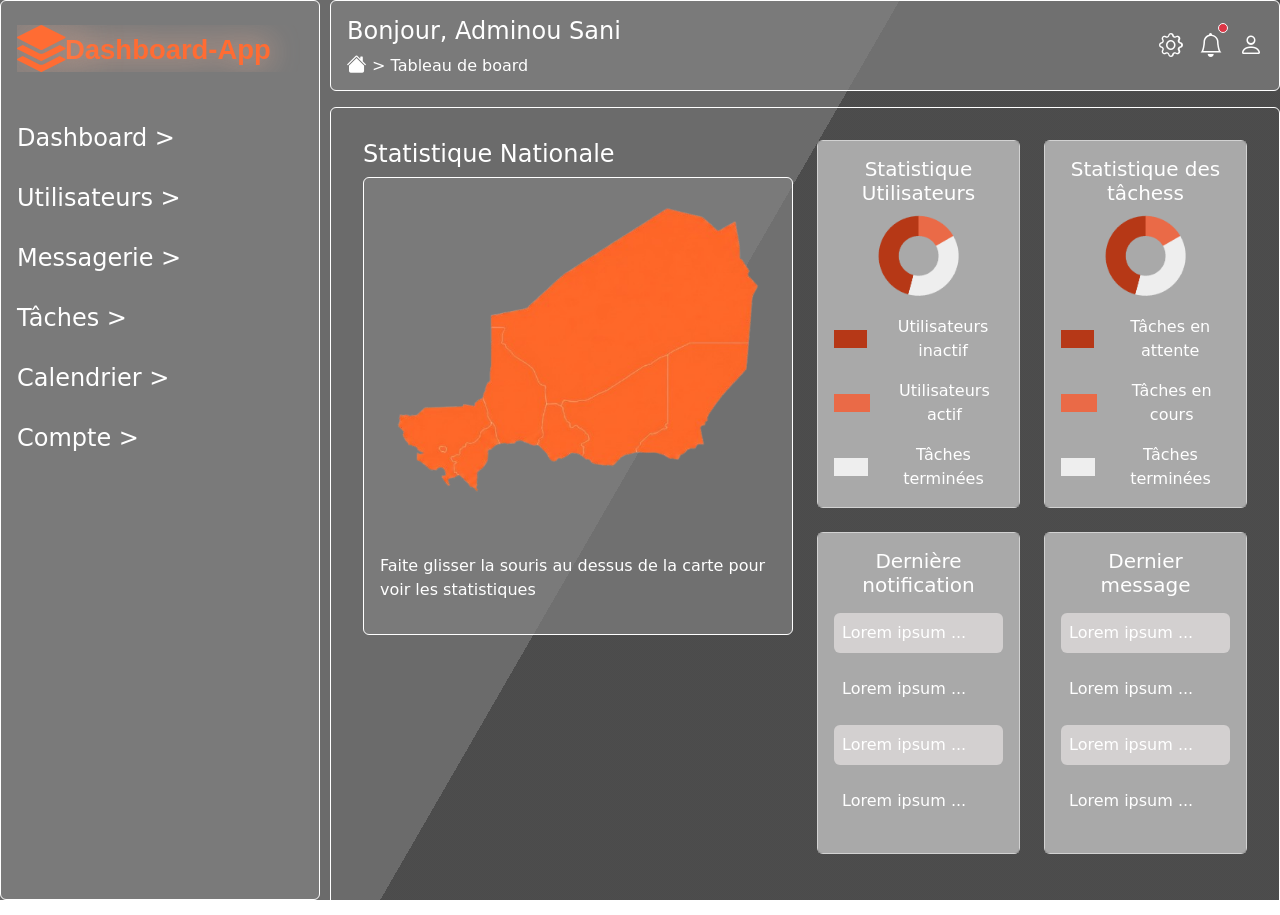
==== Calendrier.html @ 2bc5e91c "Commit" ====
<!DOCTYPE html>
<html lang="en">

<head>
    <meta charset="UTF-8">
    <meta name="viewport" content="width=device-width, initial-scale=1.0">
    <title>Dashboard App</title>
    <link rel="stylesheet" href="style.css">
    <link href="https://cdn.jsdelivr.net/npm/bootstrap@5.3.8/dist/css/bootstrap.min.css" rel="stylesheet"
        integrity="sha384-sRIl4kxILFvY47J16cr9ZwB07vP4J8+LH7qKQnuqkuIAvNWLzeN8tE5YBujZqJLB" crossorigin="anonymous">
    <link rel="stylesheet" href="https://cdn.jsdelivr.net/npm/bootstrap-icons@1.13.1/font/bootstrap-icons.min.css">
</head>

<body>

    <div class="bg"></div>
    <div class="bg bg2"></div>
    <div class="bg bg3"></div>
    <div class="bg bg4"></div>

    <!-- Sidebar -->
    <div class="card h-100 position-fixed top-0 start-0 border-1 border-white d-md-block d-none"
        style="width: 320px; background-color: #818181ae;">
        <div class="card-body">
            <div class="mt-2">
                <img src="Images/Logo (1).svg" class="w-100" alt="">
            </div>
            <ul class="list-unstyled mt-5">
                <li class="fs-4 mb-4 liste"><a href="Dashboard.html" class="text-white text-decoration-none">Dashboard ></a></li>
                <li class="fs-4 mb-4 liste"><a href="Utilisateurs.html" class="text-white text-decoration-none">Utilisateurs
                        ></a></li>
                <li class="fs-4 mb-4 liste"><a href="Message.html" class="text-white text-decoration-none">Messagerie ></a></li>
                <li class="fs-4 mb-4 liste"><a href="Taches.html" class="text-white text-decoration-none">Tâches ></a></li>
                <li class="fs-4 mb-4 liste"><a href="Calendrier.html" class="text-white text-decoration-none">Calendrier ></a></li>
                <li class="fs-4 mb-4 liste"><a href="Compte.html" class="text-white text-decoration-none">Compte ></a></li>
            </ul>
        </div>
    </div>

    <!-- Header -->
    <div class="card border-1 border-white text-white mt-0"
        style="margin-left: 330px !important; background-color: #818181ae;">
        <div class="card-body">
            <div class="d-flex justify-content-between">
                <div class="lh-1">
                    <h4>Bonjour, Adminou Sani</h4>
                    <span><i class="bi bi-house-fill fs-5"></i> > Tableau de board</span>
                </div>
                <div class="d-flex justify-content-end align-items-center gap-3">
                    <i class="bi bi-gear fs-4"></i>
                    <div class="position-relative">
                        <i class="bi bi-bell fs-4"></i>
                        <span
                            class="position-absolute top-0 start-100 translate-middle p-1 bg-danger border border-light rounded-circle"></span>
                    </div>
                    <i class="bi bi-person fs-4"></i>
                </div>
            </div>
        </div>
    </div>

    <div class="card border-1 border-white text-white mt-3"
        style="margin-left: 330px !important; background-color: transparent">
        <div class="card-body">
            <div data-bs-spy="scroll" data-bs-target="#navbar-example2" data-bs-root-margin="0px 0px -40%"
                data-bs-smooth-scroll="true" class="scrollspy-example p-3 rounded-2 d-flex justify-content-between gap-4"
                tabindex="0" style="overflow-y: auto; height: 86vh;" data-bs-spy="scroll"
                data-bs-target="#navbar-example2" data-bs-root-margin="0px 0px -40%" data-bs-smooth-scroll="true"
                class="scrollspy-example p-3 rounded-2" tabindex="0">
                <div class="w-50">
                    <h4>Statistique Nationale</h4>
                    <div class="card d-flex justify-content-center align-items-center text-white border-white"
                        style="background-color: #818181ae;">
                        <div class="card-body">
                            <img class="w-100" src="Images/niger_map.png" alt="">
                            <p class="mt-5">Faite glisser la souris au dessus de la carte pour voir les statistiques</p>
                        </div>
                    </div>
                </div>
                <div class="w-50">
                    <div class="row row-cols-1 row-cols-md-2 g-4">
                        <div class="col">
                            <div class="card">
                                <div class="card-body text-center text-white border-1" style="background-color: #818181ae;">
                                    <h5 class="card-title">Statistique Utilisateurs</h5>
                                    <img class="w-50" src="Images/Doughnut.png" alt="">
                                    <div class="d-flex gap-3 justify-content-center align-items-center mt-3">
                                        <span style="width: 40px; height: 18px; background-color: #B63817;"
                                            class="d-flex justify-content-center align-items-center fs-4 "></span>
                                        <span>Utilisateurs inactif</span>
                                    </div>
                                    <div class="d-flex gap-3 justify-content-center align-items-center mt-3">
                                        <span style="width: 40px; height: 18px; background-color: #EA6A47;"
                                            class="d-flex justify-content-center align-items-center fs-4 "></span>
                                        <span>Utilisateurs actif</span>
                                    </div>
                                    <div class="d-flex gap-3 justify-content-center align-items-center mt-3">
                                        <span style="width: 40px; height: 18px; background-color: #EEEEEE;"
                                            class="d-flex justify-content-center align-items-center fs-4 "></span>
                                        <span>Tâches terminées</span>
                                    </div>
                                </div>
                            </div>
                        </div>
                        <div class="col">
                            <div class="card">
                                <div class="card-body text-center text-white border-1" style="background-color: #818181ae;">
                                    <h5 class="card-title">Statistique des tâchess</h5>
                                    <img class="w-50" src="Images/Doughnut.png" alt="">
                                    <div class="d-flex gap-3 justify-content-center align-items-center mt-3">
                                        <span style="width: 40px; height: 18px; background-color: #B63817;"
                                            class="d-flex justify-content-center align-items-center fs-4 "></span>
                                        <span>Tâches en attente</span>
                                    </div>
                                    <div class="d-flex gap-3 justify-content-center align-items-center mt-3">
                                        <span style="width: 40px; height: 18px; background-color: #EA6A47;"
                                            class="d-flex justify-content-center align-items-center fs-4 "></span>
                                        <span>Tâches en cours</span>
                                    </div>
                                    <div class="d-flex gap-3 justify-content-center align-items-center mt-3">
                                        <span style="width: 40px; height: 18px; background-color: #EEEEEE;"
                                            class="d-flex justify-content-center align-items-center fs-4 "></span>
                                        <span>Tâches terminées</span>
                                    </div>
                                </div>
                            </div>
                        </div>
                        <div class="col">
                            <div class="card">
                                <div class="card-body text-white border-1" style="background-color: #818181ae;">
                                    <h5 class="card-title text-center">Dernière notification</h5>
                                    <div>
                                        <p class="mt-3 p-2 rounded" style="background-color: #d3d0d0;">Lorem ipsum ...</p>
                                        <p class="mt-3 p-2 ">Lorem ipsum ...</p>
                                        <p class="mt-3 p-2 rounded" style="background-color: #d3d0d0;">Lorem ipsum ...</p>
                                        <p class="mt-3 p-2">Lorem ipsum ...</p>
                                    </div>
                                </div>
                            </div>
                        </div>
                        <div class="col">
                            <div class="card">
                                <div class="card-body text-white border-1" style="background-color: #818181ae;">
                                    <h5 class="card-title text-center">Dernier message</h5>
                                    <div>
                                        <p class="mt-3 p-2 rounded" style="background-color: #d3d0d0;">Lorem ipsum ...</p>
                                        <p class="mt-3 p-2 ">Lorem ipsum ...</p>
                                        <p class="mt-3 p-2 rounded" style="background-color: #d3d0d0;">Lorem ipsum ...</p>
                                        <p class="mt-3 p-2">Lorem ipsum ...</p>
                                    </div>
                                </div>
                            </div>
                        </div>
                        
                    </div>
                </div>
            </div>
        </div>
    </div>
    <script src="https://cdn.jsdelivr.net/npm/bootstrap@5.3.8/dist/js/bootstrap.bundle.min.js"
        integrity="sha384-FKyoEForCGlyvwx9Hj09JcYn3nv7wiPVlz7YYwJrWVcXK/BmnVDxM+D2scQbITxI"
        crossorigin="anonymous"></script>
</body>

</html>
---- style.css ----
body {
  padding: 0;
  margin: 0;
  overflow: hidden;
  font-family: "Segoe UI", Tahoma, Geneva, Verdana, sans-serif;
  overflow-x: hidden;
}

.bg {
  animation: slide 13s ease-in-out infinite alternate;
  background-image: linear-gradient(-60deg, #414141 50%, #626262 50%);
  bottom: 0;
  left: -50%;
  opacity: 0.5;
  position: fixed;
  right: -50%;
  top: 0;
  z-index: -1;
}

.bg2 {
  animation-direction: alternate-reverse;
  animation-duration: 11s;
}

.bg3 {
  animation-duration: 15s;
}

@keyframes slide {
  0% {
    transform: translateX(-25%);
  }
  100% {
    transform: translateX(25%);
  }
}

.liste:hover {
  background-color: #ff682d;
  cursor: pointer;
  padding: 10px;
  border-radius: 10px;
  display: flex;
  align-items: center;
}


.table td,
.table th {
    background-color: transparent !important;
}
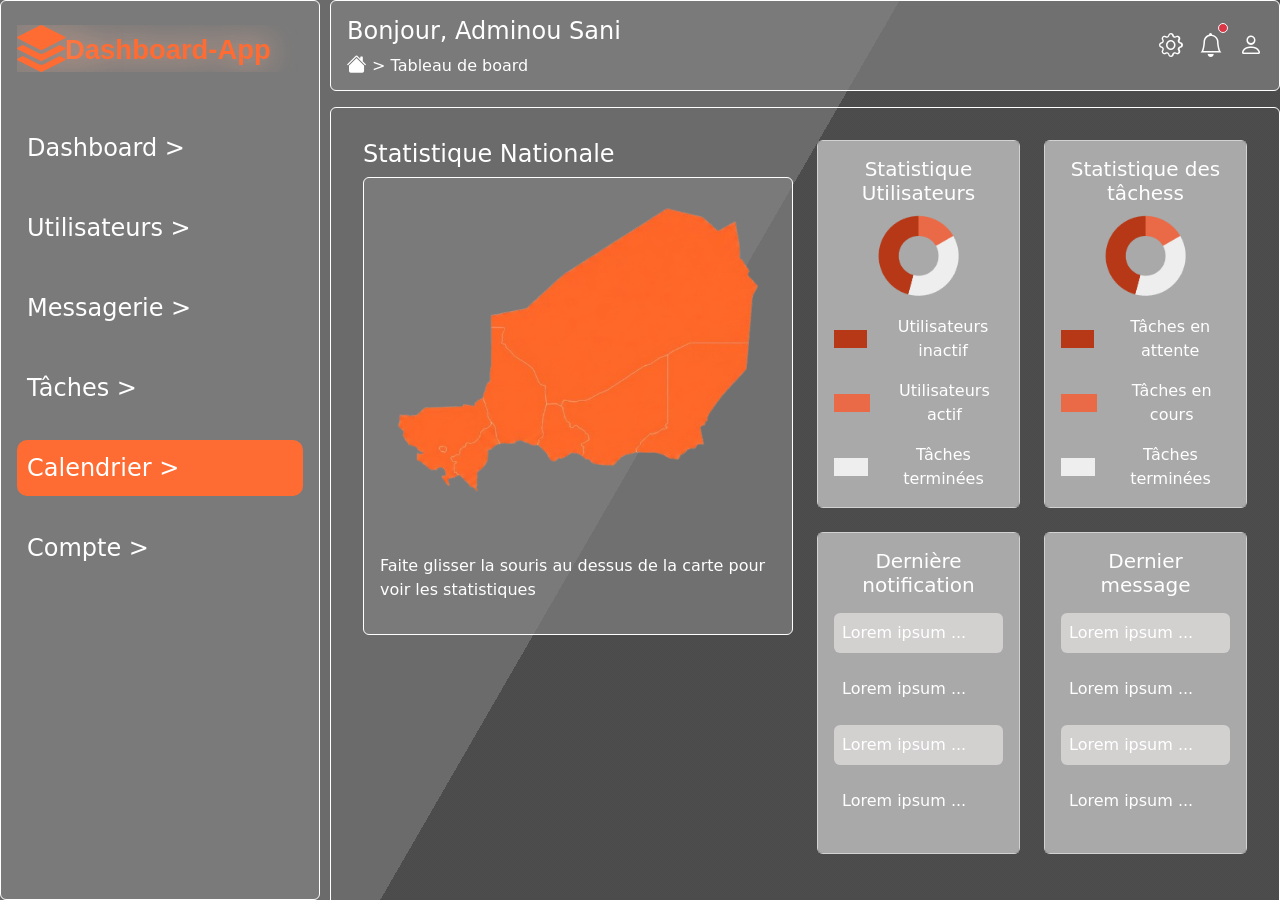
==== commit 473f02d2: "fin du projet" ====
--- a/Calendrier.html
+++ b/Calendrier.html
@@ -26,12 +26,12 @@
                 <img src="Images/Logo (1).svg" class="w-100" alt="">
             </div>
             <ul class="list-unstyled mt-5">
-                <li class="fs-4 mb-4 liste"><a href="Dashboard.html" class="text-white text-decoration-none">Dashboard ></a></li>
+                <li class="fs-4 mb-4 liste"><a href="index.html" class="text-white text-decoration-none">Dashboard ></a></li>
                 <li class="fs-4 mb-4 liste"><a href="Utilisateurs.html" class="text-white text-decoration-none">Utilisateurs
                         ></a></li>
                 <li class="fs-4 mb-4 liste"><a href="Message.html" class="text-white text-decoration-none">Messagerie ></a></li>
                 <li class="fs-4 mb-4 liste"><a href="Taches.html" class="text-white text-decoration-none">Tâches ></a></li>
-                <li class="fs-4 mb-4 liste"><a href="Calendrier.html" class="text-white text-decoration-none">Calendrier ></a></li>
+                <li class="fs-4 mb-4 liste active"><a href="Calendrier.html" class="text-white text-decoration-none">Calendrier ></a></li>
                 <li class="fs-4 mb-4 liste"><a href="Compte.html" class="text-white text-decoration-none">Compte ></a></li>
             </ul>
         </div>
--- a/style.css
+++ b/style.css
@@ -36,17 +36,66 @@
   }
 }
 
-.liste:hover {
-  background-color: #ff682d;
-  cursor: pointer;
+
+.liste {
   padding: 10px;
   border-radius: 10px;
   display: flex;
   align-items: center;
+  /* transition: 0.3s; */
+}
+
+.liste:hover {
+  background-color: #A9A9A9;
+  /* transform: translateY(-3px); */
+  cursor: pointer;
+}
+
+.liste.active {
+  background-color: #FF6C33;
 }
 
 
 .table td,
 .table th {
     background-color: transparent !important;
-}+}
+
+.custom-search::placeholder{
+    color: white;
+    opacity: 1; 
+    font-size: small;
+}
+
+.nav-card{
+    background: transparent;
+    border: none;
+    padding: 0;
+}
+
+.nav-card .card{
+    background-color: transparent;
+    border-radius: 15px;
+    transition: 0.3s;
+    color: white;
+}
+
+.nav-card:hover .card{
+    background-color: #6f6f6fae;
+    transform: translateY(-3px);
+}
+
+.nav-card.active .card{
+    background-color: #ffffff22;
+    border: 1px solid white;
+}
+
+
+.tab-content > .tab-pane {
+    display: none !important;
+}
+
+.tab-content > .active {
+    display: block !important;
+}
+
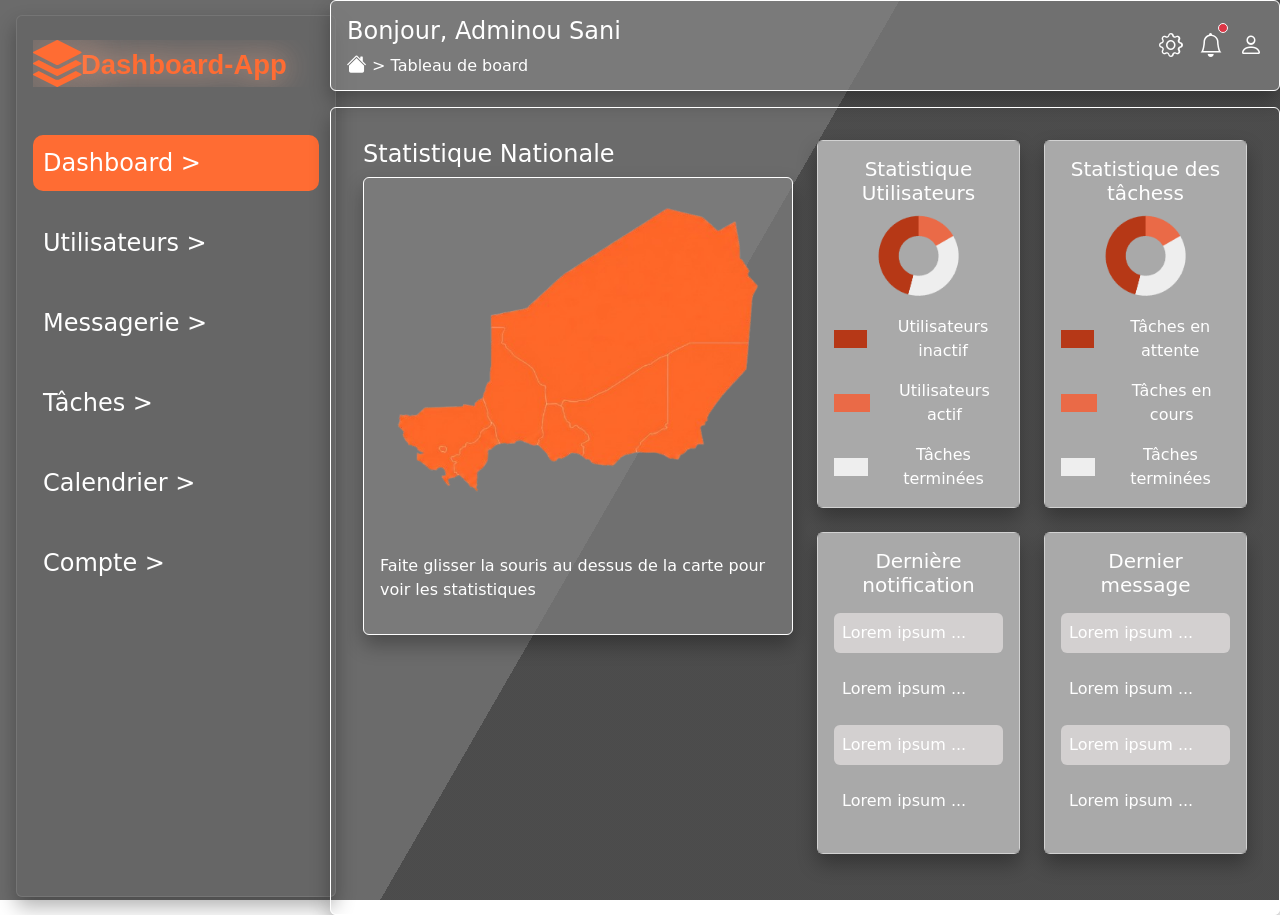
==== commit da8bdcdf: "Commit4" ====
--- a/Calendrier.html
+++ b/Calendrier.html
@@ -19,20 +19,27 @@
     <div class="bg bg4"></div>
 
     <!-- Sidebar -->
-    <div class="card h-100 position-fixed top-0 start-0 border-1 border-white d-md-block d-none"
-        style="width: 320px; background-color: #818181ae;">
+    <div class="card position-fixed mt-3 ms-3 border-1" style="width: 320px; height: 98vh; background-color: #61616181; top: -1px; box-shadow: 0 10px 20px rgba(0,0,0,0.3); border: 1px solid rgba(255,255,255,0.1);
+">
         <div class="card-body">
             <div class="mt-2">
                 <img src="Images/Logo (1).svg" class="w-100" alt="">
             </div>
             <ul class="list-unstyled mt-5">
-                <li class="fs-4 mb-4 liste"><a href="index.html" class="text-white text-decoration-none">Dashboard ></a></li>
-                <li class="fs-4 mb-4 liste"><a href="Utilisateurs.html" class="text-white text-decoration-none">Utilisateurs
+                <li class="fs-4 mb-4 liste active"><a href="index.html"
+                        class="text-white text-decoration-none">Dashboard ></a>
+                </li>
+                <li class="fs-4 mb-4 liste"><a href="Utilisateurs.html"
+                        class="text-white text-decoration-none">Utilisateurs
                         ></a></li>
-                <li class="fs-4 mb-4 liste"><a href="Message.html" class="text-white text-decoration-none">Messagerie ></a></li>
-                <li class="fs-4 mb-4 liste"><a href="Taches.html" class="text-white text-decoration-none">Tâches ></a></li>
-                <li class="fs-4 mb-4 liste active"><a href="Calendrier.html" class="text-white text-decoration-none">Calendrier ></a></li>
-                <li class="fs-4 mb-4 liste"><a href="Compte.html" class="text-white text-decoration-none">Compte ></a></li>
+                <li class="fs-4 mb-4 liste"><a href="Message.html" class="text-white text-decoration-none">Messagerie
+                        ></a></li>
+                <li class="fs-4 mb-4 liste"><a href="Taches.html" class="text-white text-decoration-none">Tâches ></a>
+                </li>
+                <li class="fs-4 mb-4 liste"><a href="Calendrier.html" class="text-white text-decoration-none">Calendrier
+                        ></a></li>
+                <li class="fs-4 mb-4 liste"><a href="Compte.html" class="text-white text-decoration-none">Compte ></a>
+                </li>
             </ul>
         </div>
     </div>
@@ -63,10 +70,11 @@
         style="margin-left: 330px !important; background-color: transparent">
         <div class="card-body">
             <div data-bs-spy="scroll" data-bs-target="#navbar-example2" data-bs-root-margin="0px 0px -40%"
-                data-bs-smooth-scroll="true" class="scrollspy-example p-3 rounded-2 d-flex justify-content-between gap-4"
-                tabindex="0" style="overflow-y: auto; height: 86vh;" data-bs-spy="scroll"
-                data-bs-target="#navbar-example2" data-bs-root-margin="0px 0px -40%" data-bs-smooth-scroll="true"
-                class="scrollspy-example p-3 rounded-2" tabindex="0">
+                data-bs-smooth-scroll="true"
+                class="scrollspy-example p-3 rounded-2 d-flex justify-content-between gap-4" tabindex="0"
+                style="overflow-y: auto; height: 86vh;" data-bs-spy="scroll" data-bs-target="#navbar-example2"
+                data-bs-root-margin="0px 0px -40%" data-bs-smooth-scroll="true" class="scrollspy-example p-3 rounded-2"
+                tabindex="0">
                 <div class="w-50">
                     <h4>Statistique Nationale</h4>
                     <div class="card d-flex justify-content-center align-items-center text-white border-white"
@@ -81,7 +89,8 @@
                     <div class="row row-cols-1 row-cols-md-2 g-4">
                         <div class="col">
                             <div class="card">
-                                <div class="card-body text-center text-white border-1" style="background-color: #818181ae;">
+                                <div class="card-body text-center text-white border-1"
+                                    style="background-color: #818181ae;">
                                     <h5 class="card-title">Statistique Utilisateurs</h5>
                                     <img class="w-50" src="Images/Doughnut.png" alt="">
                                     <div class="d-flex gap-3 justify-content-center align-items-center mt-3">
@@ -104,7 +113,8 @@
                         </div>
                         <div class="col">
                             <div class="card">
-                                <div class="card-body text-center text-white border-1" style="background-color: #818181ae;">
+                                <div class="card-body text-center text-white border-1"
+                                    style="background-color: #818181ae;">
                                     <h5 class="card-title">Statistique des tâchess</h5>
                                     <img class="w-50" src="Images/Doughnut.png" alt="">
                                     <div class="d-flex gap-3 justify-content-center align-items-center mt-3">
@@ -130,9 +140,11 @@
                                 <div class="card-body text-white border-1" style="background-color: #818181ae;">
                                     <h5 class="card-title text-center">Dernière notification</h5>
                                     <div>
-                                        <p class="mt-3 p-2 rounded" style="background-color: #d3d0d0;">Lorem ipsum ...</p>
+                                        <p class="mt-3 p-2 rounded" style="background-color: #d3d0d0;">Lorem ipsum ...
+                                        </p>
                                         <p class="mt-3 p-2 ">Lorem ipsum ...</p>
-                                        <p class="mt-3 p-2 rounded" style="background-color: #d3d0d0;">Lorem ipsum ...</p>
+                                        <p class="mt-3 p-2 rounded" style="background-color: #d3d0d0;">Lorem ipsum ...
+                                        </p>
                                         <p class="mt-3 p-2">Lorem ipsum ...</p>
                                     </div>
                                 </div>
@@ -143,15 +155,17 @@
                                 <div class="card-body text-white border-1" style="background-color: #818181ae;">
                                     <h5 class="card-title text-center">Dernier message</h5>
                                     <div>
-                                        <p class="mt-3 p-2 rounded" style="background-color: #d3d0d0;">Lorem ipsum ...</p>
+                                        <p class="mt-3 p-2 rounded" style="background-color: #d3d0d0;">Lorem ipsum ...
+                                        </p>
                                         <p class="mt-3 p-2 ">Lorem ipsum ...</p>
-                                        <p class="mt-3 p-2 rounded" style="background-color: #d3d0d0;">Lorem ipsum ...</p>
+                                        <p class="mt-3 p-2 rounded" style="background-color: #d3d0d0;">Lorem ipsum ...
+                                        </p>
                                         <p class="mt-3 p-2">Lorem ipsum ...</p>
                                     </div>
                                 </div>
                             </div>
                         </div>
-                        
+
                     </div>
                 </div>
             </div>
--- a/style.css
+++ b/style.css
@@ -4,6 +4,8 @@
   overflow: hidden;
   font-family: "Segoe UI", Tahoma, Geneva, Verdana, sans-serif;
   overflow-x: hidden;
+  border: none !important;
+  
 }
 
 .bg {
@@ -42,60 +44,82 @@
   border-radius: 10px;
   display: flex;
   align-items: center;
-  /* transition: 0.3s; */
 }
 
 .liste:hover {
-  background-color: #A9A9A9;
-  /* transform: translateY(-3px); */
+  background-color: #a9a9a9;
   cursor: pointer;
 }
 
 .liste.active {
-  background-color: #FF6C33;
+  background-color: #ff6c33;
+}
+
+.custom-search::placeholder {
+  color: white;
+  opacity: 1;
+  font-size: small;
+}
+
+.nav-card {
+  background: transparent;
+  border: none;
+  padding: 0;
+}
+
+.nav-card .card {
+  background-color: transparent;
+  border-radius: 15px;
+  transition: 0.3s;
+  color: white;
+}
+
+.nav-card:hover .card {
+  background-color: #6f6f6fae;
+  transform: translateY(-3px);
+}
+
+.nav-card.active .card {
+  background-color: #ffffff22;
+  border: 1px solid white;
+}
+
+.tab-content > .tab-pane {
+  display: none !important;
+}
+
+.tab-content > .active {
+  display: block !important;
+}
+
+.map-container {
+  position: relative;
+}
+
+.region {
+  fill: #ff7b39;
+  stroke: white;
+  stroke-width: 2;
+  transition: 0.3s;
+  cursor: pointer;
+}
+
+.region:hover {
+  fill: #ffd0b3;
+  filter: drop-shadow(0 0 12px #ff7b39);
+  transform: scale(1.01);
+}
+
+.card {
+  box-shadow: 0 10px 20px rgba(0,0,0,0.3) !important;
 }
 
 
-.table td,
-.table th {
-    background-color: transparent !important;
+::-webkit-scrollbar {
+  display: none;
 }
 
-.custom-search::placeholder{
-    color: white;
-    opacity: 1; 
-    font-size: small;
+* {
+  -ms-overflow-style: none;
+  scrollbar-width: none;
 }
-
-.nav-card{
-    background: transparent;
-    border: none;
-    padding: 0;
-}
-
-.nav-card .card{
-    background-color: transparent;
-    border-radius: 15px;
-    transition: 0.3s;
-    color: white;
-}
-
-.nav-card:hover .card{
-    background-color: #6f6f6fae;
-    transform: translateY(-3px);
-}
-
-.nav-card.active .card{
-    background-color: #ffffff22;
-    border: 1px solid white;
-}
-
-
-.tab-content > .tab-pane {
-    display: none !important;
-}
-
-.tab-content > .active {
-    display: block !important;
-}
-
